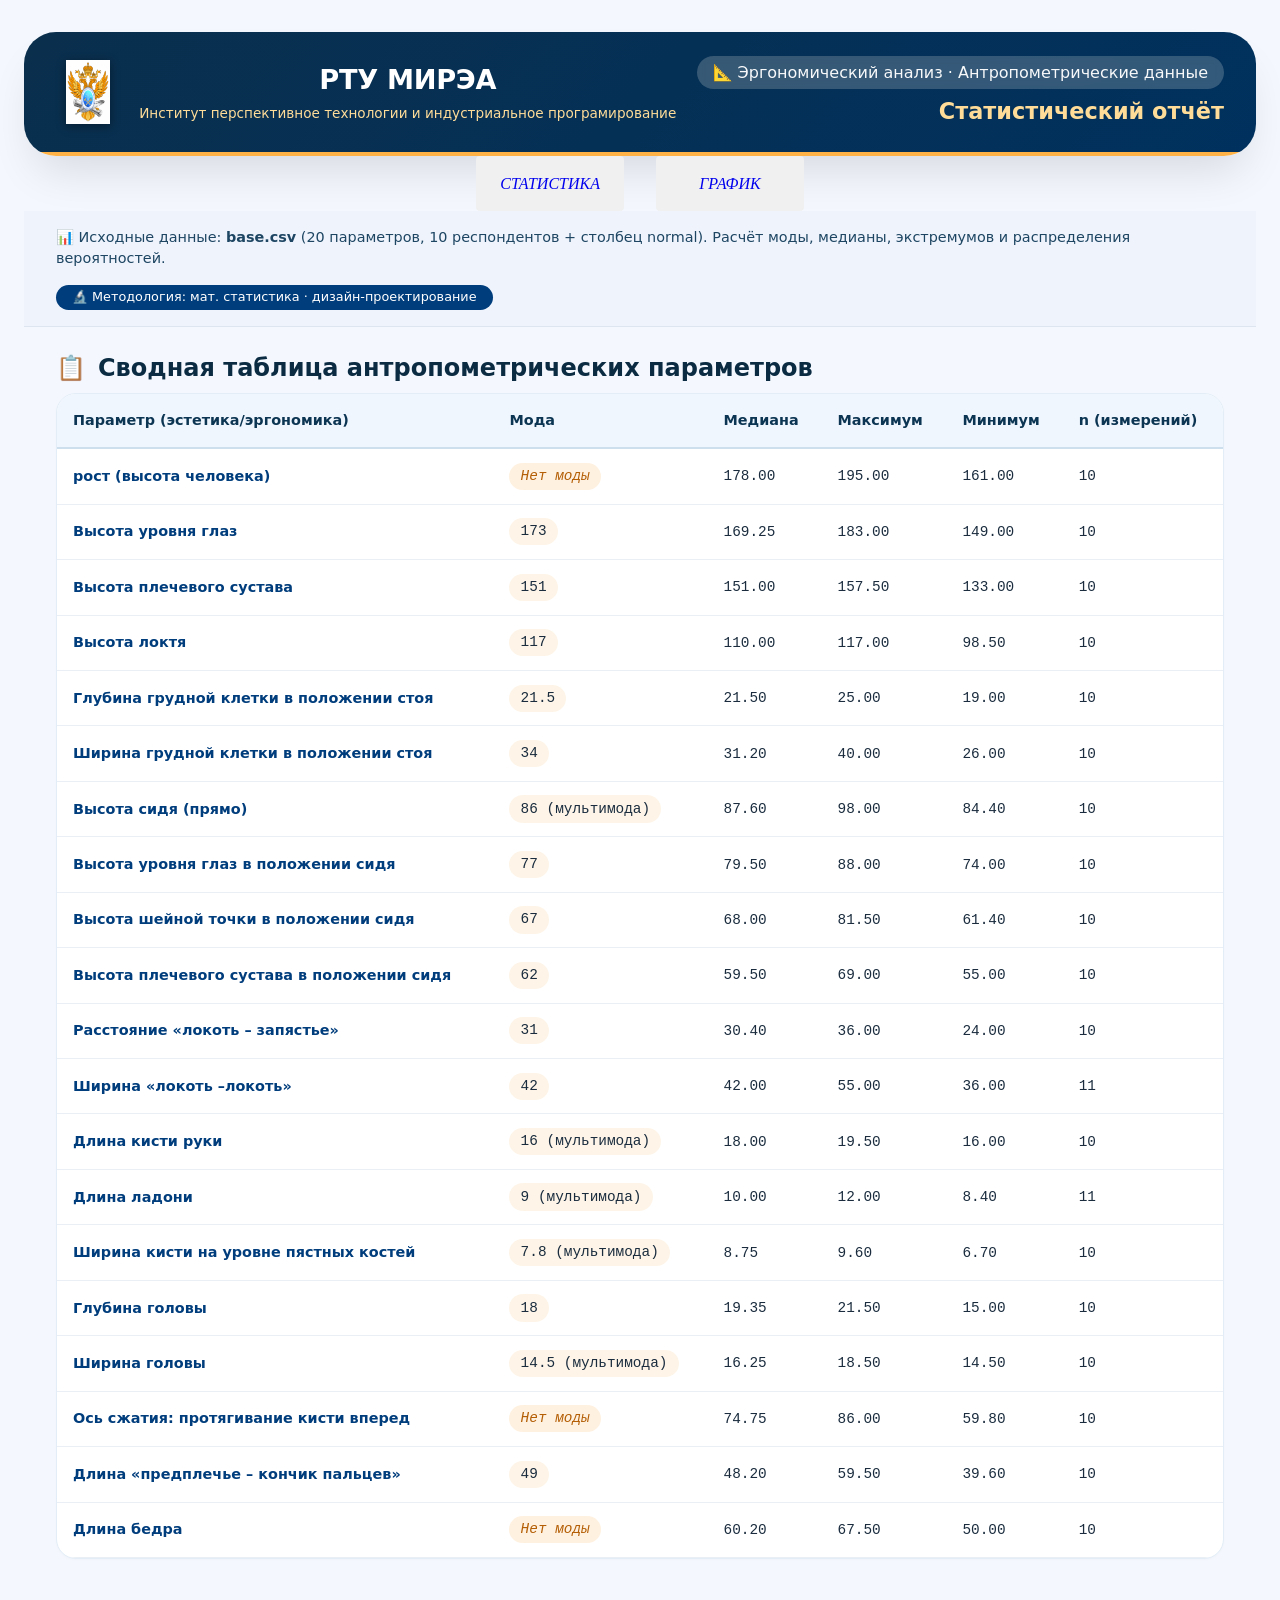
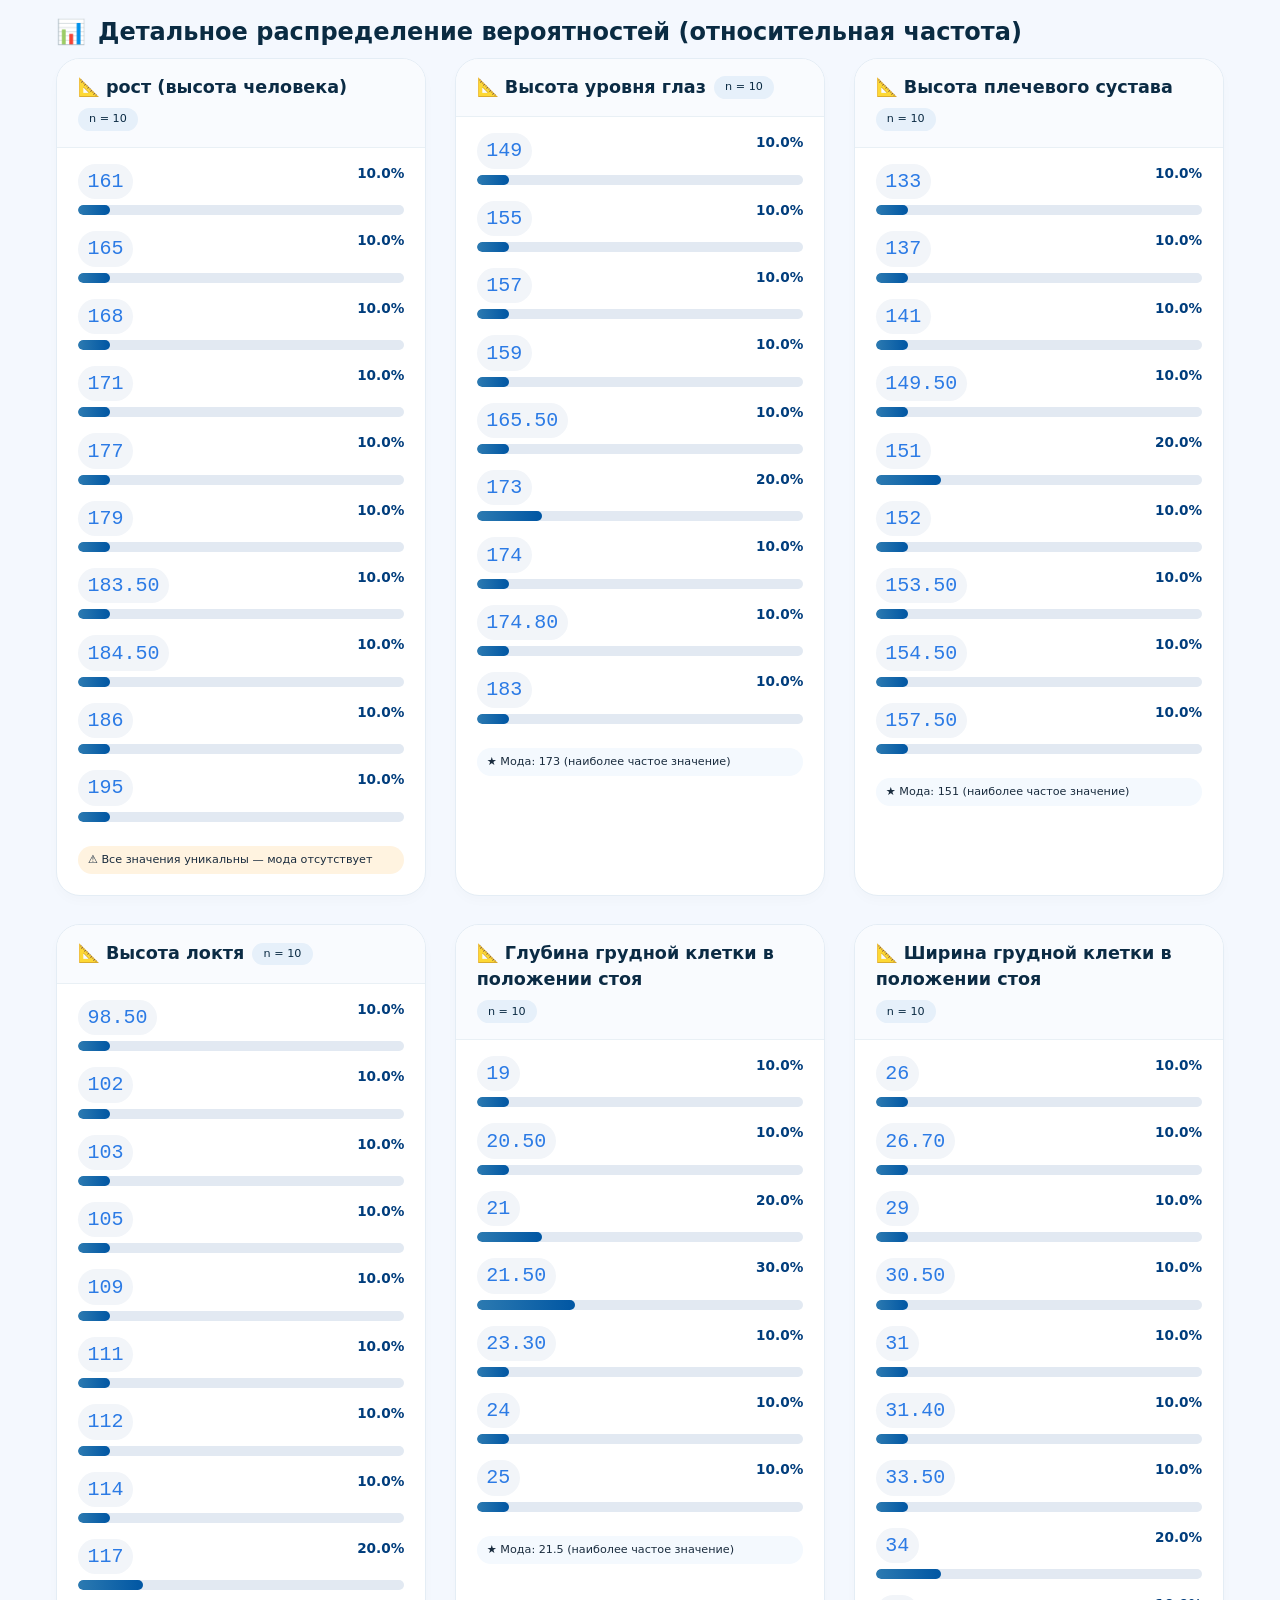
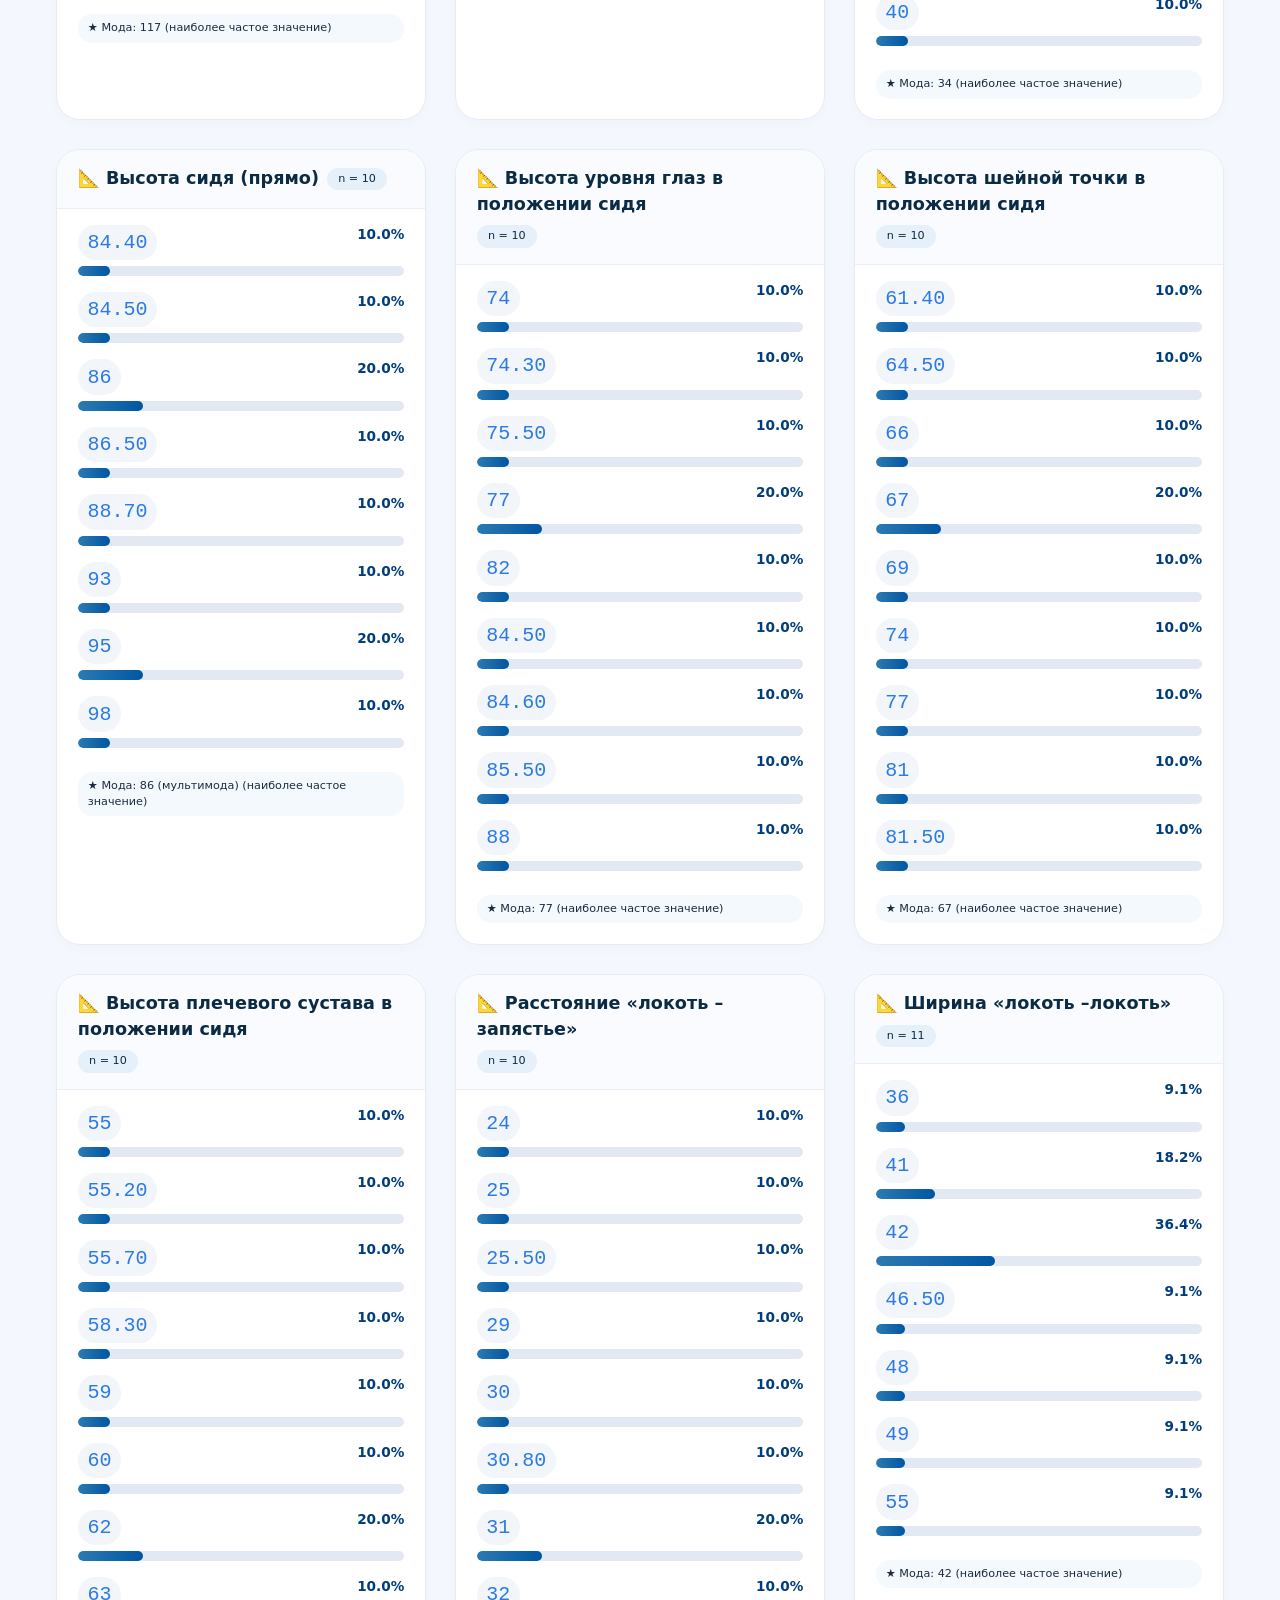
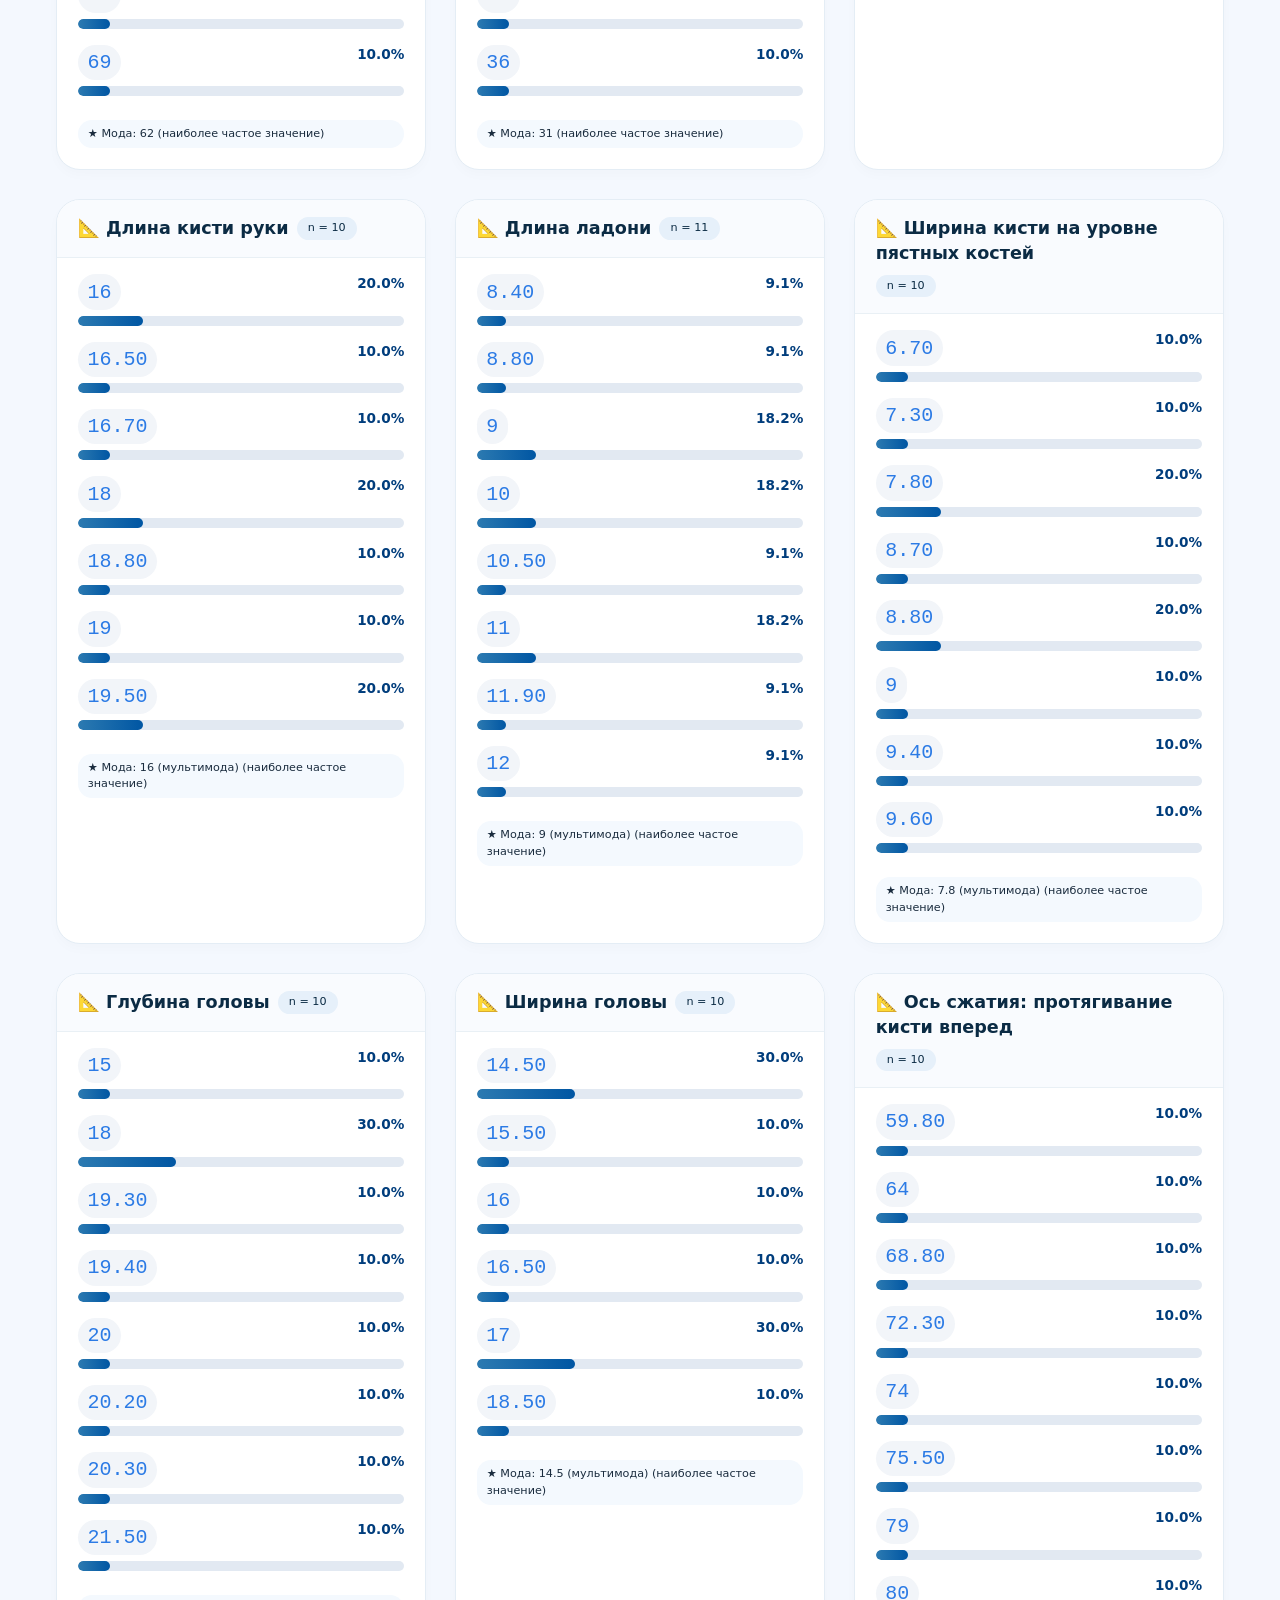
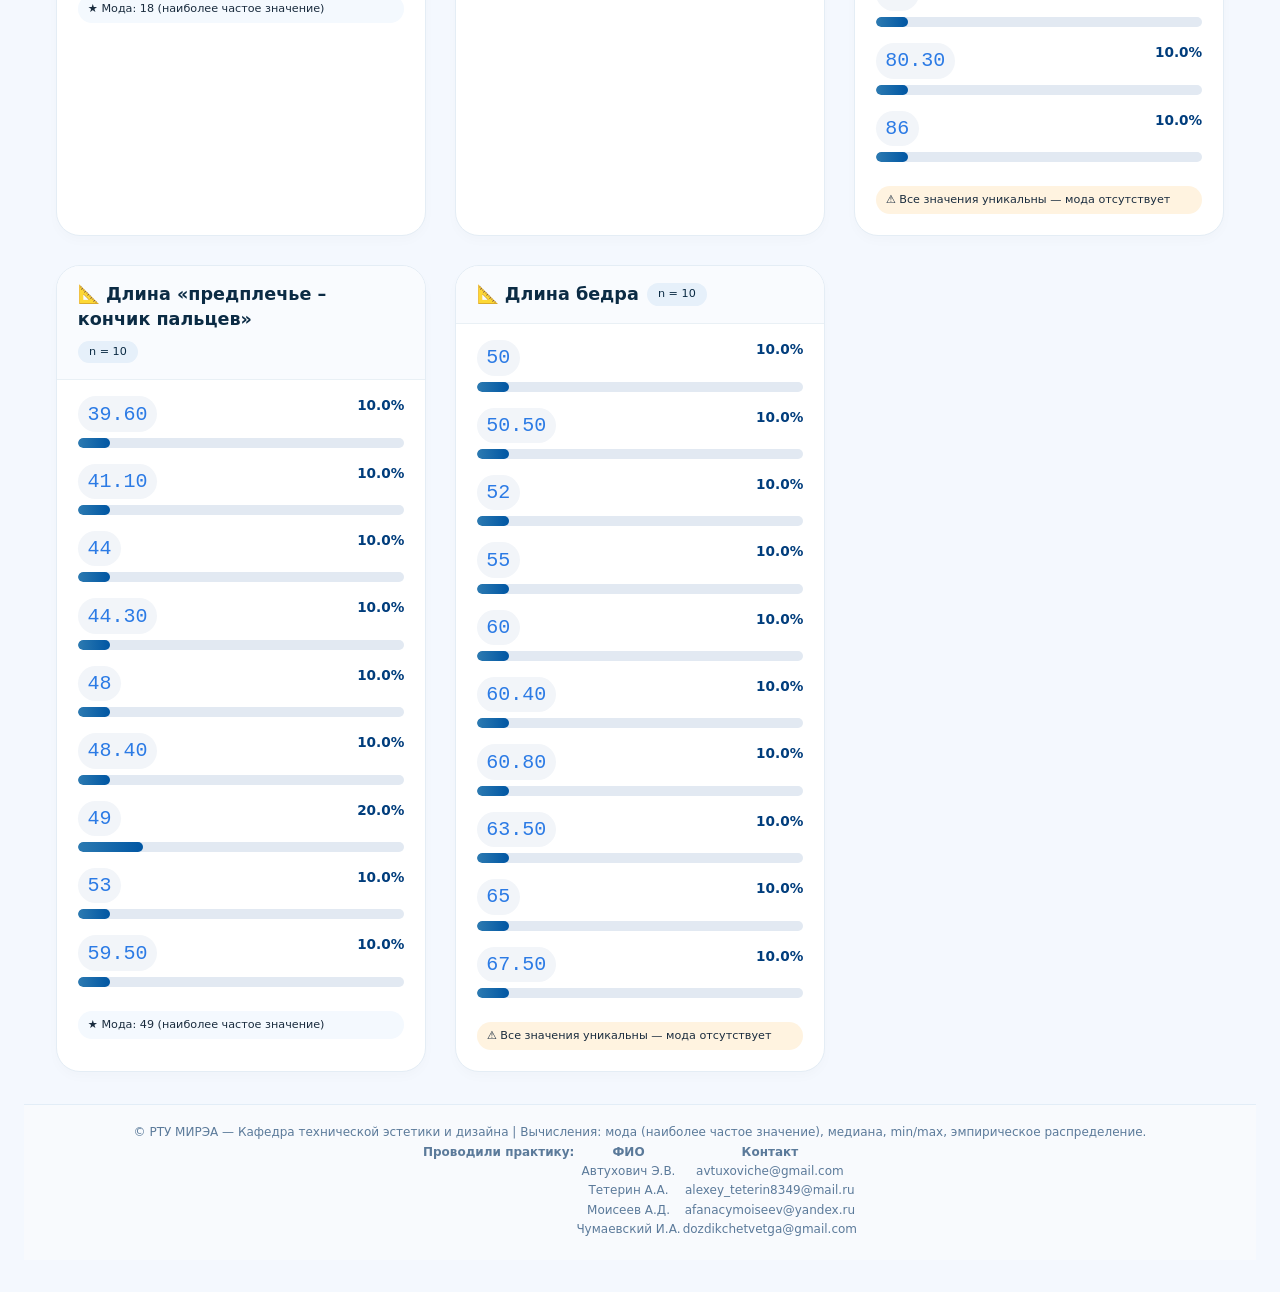
==== index.htm @ 5433f340 "Add files via upload" ====
<!DOCTYPE html>
<html lang="en">
<head>
    <meta charset="UTF-8">
    <meta name="viewport" content="width=device-width, initial-scale=1.0">
    <title>Document</title>
    <link rel="stylesheet" href="./style.css">
    <link rel="shortcut icon" href="logo.jpg" type="image/jpg">

</head>
<body>
    <div class="container">
    <div class="header">
        <div class="logo-area">
            <div class="mirea-logo-svg">
                <div class="mirea-logo-svg">
                    <img class="mirea-logo-jpg" src="./MIREA_Gerb_Colour.jpg" alt="тут должно быть герб РТУ МИРЭА" style="height: 64px; width: 64px; border-radius: 10%;">
                </div>
            </div>
            <div class="logo-text">
                <h1>РТУ МИРЭА</h1>
                <p>Институт перспективное технологии и индустриальное програмирование</p>
            </div>
        </div>
        <div class="title-right">
            <div class="subject">📐 Эргономический анализ · Антропометрические данные</div>
            <h2>Статистический отчёт</h2>        
        </div>
    </div>
    
    </div>
    <div class="main__section">
      <nav class="main__header">
        <a href="https://edgaravtuxovich040405.github.io/statics_report2/" class="main__header__link">статистика</a>
        <a href="./graphics.html" class="main__header__link">ГРАФИК</a>
      </nav>
    </div>

    
    <div class="report-info">
        <span>📊 Исходные данные: <strong>base.csv</strong> (20 параметров, 10 респондентов + столбец normal). Расчёт моды, медианы, экстремумов и распределения вероятностей.</span>
        <span class="badge">🔬 Методология: мат. статистика · дизайн-проектирование</span>
    </div>

    <div class="section-title">
        <span>📋</span> Сводная таблица антропометрических параметров
    </div>
    <div class="table-wrapper">
        <table class="stats-table" id="statsTable">
            <thead>
                <tr><th>Параметр (эстетика/эргономика)</th><th>Мода</th><th>Медиана</th><th>Максимум</th><th>Минимум</th><th>n (измерений)</th></tr>
            </thead>
            <tbody id="tableBody"></tbody>
        </table>
    </div>

    <div class="section-title">
        <span>📊</span> Детальное распределение вероятностей (относительная частота)
    </div>
    <div id="probabilitiesContainer" class="prob-grid"></div>
    <footer>
        © РТУ МИРЭА — Кафедра технической эстетики и дизайна | Вычисления: мода (наиболее частое значение), медиана, min/max, эмпирическое распределение.
        <div class="SNFn">
            <table style="align-items: center; justify-content: center; margin: 0% auto;">
            <tr>
                <th>Проводили практику:</th><th>ФИО</th><th>Контакт</th>
            </tr>
            <tr>
                <td></td><td>Автухович Э.В.</td><td>avtuxoviche@gmail.com</td>
            </tr>
            <tr>
                <td></td><td>Тетерин А.А.</td><td>alexey_teterin8349@mail.ru</td>
            </tr>
            <tr>
                <td></td><td>Моисеев А.Д.</td><td>afanacymoiseev@yandex.ru</td>
            </tr>
            <tr>
                <td></td><td>Чумаевский И.А.</td><td>dozdikchetvetga@gmail.com</td>
            </tr>
        </table>
        </div>
    </footer>
</div>
<script src="./main.js" defer></script>
</body>
</html>
---- style.css ----
* {
    margin: 0;
    padding: 0;
    box-sizing: border-box;
}

body {
    font-family: 'Inter', system-ui, 'Segoe UI', Roboto, 'Helvetica Neue', sans-serif;
    background: #f4f8fe;
    color: #1a2c3e;
    line-height: 1.45;
    padding: 2rem 1.5rem;
    overflow-x: visible;
    min-height: 200vh;
}

h1 {
    text-align: center;
}

.container {
    max-width: 1500px;
    margin: 0 auto;
    background: white;
    border-radius: 2rem;
    box-shadow: 0 25px 45px -12px rgba(0, 0, 0, 0.12);
    overflow: hidden;
    transition: all 0.2s;
}

/* Шапка с логотипом */
.header {
    position: sticky;
    top: 0;
    z-index: 1000;
    background: linear-gradient(135deg, #0a2f4d 0%, #00315e 100%);
    padding: 1.5rem 2rem;
    display: flex;
    flex-wrap: wrap;
    justify-content: space-between;
    align-items: center;
    gap: 1rem;
    border-bottom: 4px solid #ffb347;
    width: 100%; /* явная ширина */
    max-width: 100%; /* ограничение ширины */
    
}

.logo-area {
    display: flex;
    align-items: center;
    gap: 1.2rem;
    flex-wrap: wrap;
}

.mirea-logo-svg {
    width: 64px;
    height: 64px;
    filter: drop-shadow(0 2px 5px rgba(0,0,0,0.2));
}

.logo-text h1 {
    font-size: 1.7rem;
    font-weight: 700;
    letter-spacing: -0.3px;
    color: white;
}

.logo-text p {
    font-size: 0.85rem;
    color: #ffdd99;
    font-weight: 500;
    margin-top: 4px;
}

.title-right {
    text-align: right;
}

.title-right .subject {
    font-size: 1rem;
    font-weight: 500;
    background: rgba(255,255,245,0.2);
    padding: 0.3rem 1rem;
    border-radius: 40px;
    backdrop-filter: blur(4px);
    color: #f8f9fa;
}

.title-right h2 {
    font-size: 1.4rem;
    font-weight: 600;
    color: #ffdd99;
    margin-top: 0.4rem;
}

.main__section {
    width: 80%;
    margin: 0 auto;
    max-width: 1200px; /* Ограничение максимальной ширины */
}

/* Базовые стили для всех ссылок в шапке */
.main__header {
    display: flex;
    flex-wrap: wrap;
    gap: 1rem;
    justify-content: center;
    
}

.main__header a {
    text-decoration: none;
    text-transform: uppercase;
    font-style: italic;
    font-family: 'Times New Roman', serif; /* Добавлен запасной шрифт */
    padding: 1rem;
    display: flex;
    align-items: center;
    justify-content: center;
    text-align: center;
}

/* Конкретные стили для ссылок основного меню */
.main__header__link {
    width: clamp(120px, 15%, 180px); /* Адаптивная ширина */
    margin: 0 0.5rem; /* Горизонтальные отступы */
    background: #f0f0f0;
    border-radius: 4px;
    transition: background 0.3s;
}

.main__header__link:hover {
    background: #e0e0e0;
}

/* Стили для дополнительных ссылок */
.main__header .link_a {
    width: clamp(80px, 10%, 120px);
    margin: 0.5rem;
}

#charts-container {
    display: grid;
    grid-template-columns: repeat(auto-fill, minmax(250px, 1fr));
    gap: 50px;
    width: 95%;
    margin-top: 20px;
}

.card {
    background: white;
    border-radius: 12px;
    padding: 15px;
    box-shadow: 0 4px 10px rgba(0,0,0,0.1);
    transition: 0.6s;
    width: 100%;
}

.card:hover {
    transform: translateY(-5px);
}

.prob-card {
    background: white;
    border-radius: 1.5rem;
    border: 1px solid #e4edf5;
    transition: all 0.2s;
    box-shadow: 0 5px 12px rgba(0,0,0,0.02);
    overflow: hidden;
}

.prob-card:hover {
    border-color: #cbdde9;
    box-shadow: 0 12px 22px -12px rgba(0, 61, 124, 0.15);
    transform: translateY(-2px);
}

.title {
    font-weight: bold;
    margin-bottom: 10px;
}

.value {
    font-size: 20px;
    color: #2c7be5;
}

img {
    padding: 0 10px;
    width: 95%;
}

.report-info {
    background: #eef3fc;
    padding: 1rem 2rem;
    border-bottom: 1px solid #dce5f0;
    font-size: 0.9rem;
    color: #1e4663;
    display: flex;
    flex-wrap: wrap;
    justify-content: space-between;
    align-items: baseline;
    gap: 1rem;
}

.badge {
    background: #003d7c;
    color: white;
    border-radius: 30px;
    padding: 0.2rem 1rem;
    font-size: 0.8rem;
    font-weight: 500;
}

.section-title {
    font-size: 1.5rem;
    font-weight: 600;
    margin: 0 0 0.5rem 0;
    padding: 1.5rem 2rem 0 2rem;
    color: #0a2b42;
    display: flex;
    align-items: center;
    gap: 12px;
}

.table-wrapper {
    overflow-x: auto;
    margin: 0 2rem 2rem 2rem;
    border-radius: 20px;
    border: 1px solid #e2edf7;
    background: white;
    box-shadow: 0 1px 3px rgba(0,0,0,0.02);
}

.stats-table {
    width: 100%;
    border-collapse: collapse;
    font-size: 0.9rem;
    min-width: 750px;
}

.stats-table th {
    background: #f0f6fe;
    color: #0b3552;
    font-weight: 600;
    padding: 1rem 1rem;
    text-align: left;
    border-bottom: 2px solid #cddfed;
}

.stats-table td {
    padding: 0.85rem 1rem;
    border-bottom: 1px solid #e9eff5;
    vertical-align: middle;
}

.stats-table tr:hover td {
    background-color: #fafcff;
}

.param-name {
    font-weight: 600;
    color: #003d7c;
}

.mode-cell {
    font-family: 'JetBrains Mono', monospace;
    font-weight: 500;
    background: #fef5e8;
    border-radius: 24px;
    padding: 0.2rem 0.7rem;
    display: inline-block;
}

.numeric {
    font-family: 'JetBrains Mono', monospace;
    font-weight: 500;
}

.no-mode {
    background: #fff1e0;
    color: #b45f06;
    font-style: italic;
}

.prob-grid {
    display: grid;
    grid-template-columns: repeat(auto-fill, minmax(360px, 2fr));
    gap: 1.8rem;
    padding: 0 2rem 2rem 2rem;
}

.card-header {
    background: #f9fbfe;
    padding: 1rem 1.3rem;
    border-bottom: 1px solid #e9f0f5;
}

.card-header h3 {
    font-size: 1.1rem;
    font-weight: 600;
    color: #0b2b44;
    display: flex;
    align-items: center;
    gap: 0.5rem;
    flex-wrap: wrap;
}

.sample-size {
    font-size: 0.7rem;
    background: #e6f0fa;
    padding: 0.2rem 0.7rem;
    border-radius: 40px;
    font-weight: normal;
}

.prob-list {
    padding: 1rem 1.3rem 1.3rem;
    display: flex;
    flex-direction: column;
    gap: 1rem;
}

.prob-item {
    display: flex;
    flex-direction: column;
    gap: 6px;
}

.value-label {
    display: flex;
    justify-content: space-between;
    font-size: 0.85rem;
    font-weight: 500;
}

.value {
    font-family: monospace;
    background: #f2f5f9;
    padding: 0.2rem 0.6rem;
    border-radius: 20px;
}

.percent {
    color: #003d7c;
    font-weight: 600;
}

.progress-bar-bg {
    background: #e2e9f2;
    border-radius: 20px;
    height: 10px;
    overflow: hidden;
}

.progress-fill {
    background: linear-gradient(90deg, #2c7ab1, #0056a3);
    width: 0%;
    height: 100%;
    border-radius: 20px;
    transition: width 0.4s cubic-bezier(0.2, 0.9, 0.4, 1.1);
}

footer {
    background: #f8fafd;
    border-top: 1px solid #e2edf7;
    padding: 1.2rem 2rem;
    text-align: center;
    font-size: 0.75rem;
    color: #5b7a9a;
}

/* Адаптивные стили */
@media (max-width: 750px) {
    body {
        padding: 1rem;
    }
    .header {
        flex-direction: column;
        text-align: center;
    }
    .title-right {
        text-align: center;
    }
    .section-title {
        padding: 1rem 1.2rem 0 1.2rem;
    }
    .table-wrapper {
        margin: 0 1rem 1.5rem 1rem;
    }
    .prob-grid {
        padding: 0 1rem 1.5rem 1rem;
    }
}
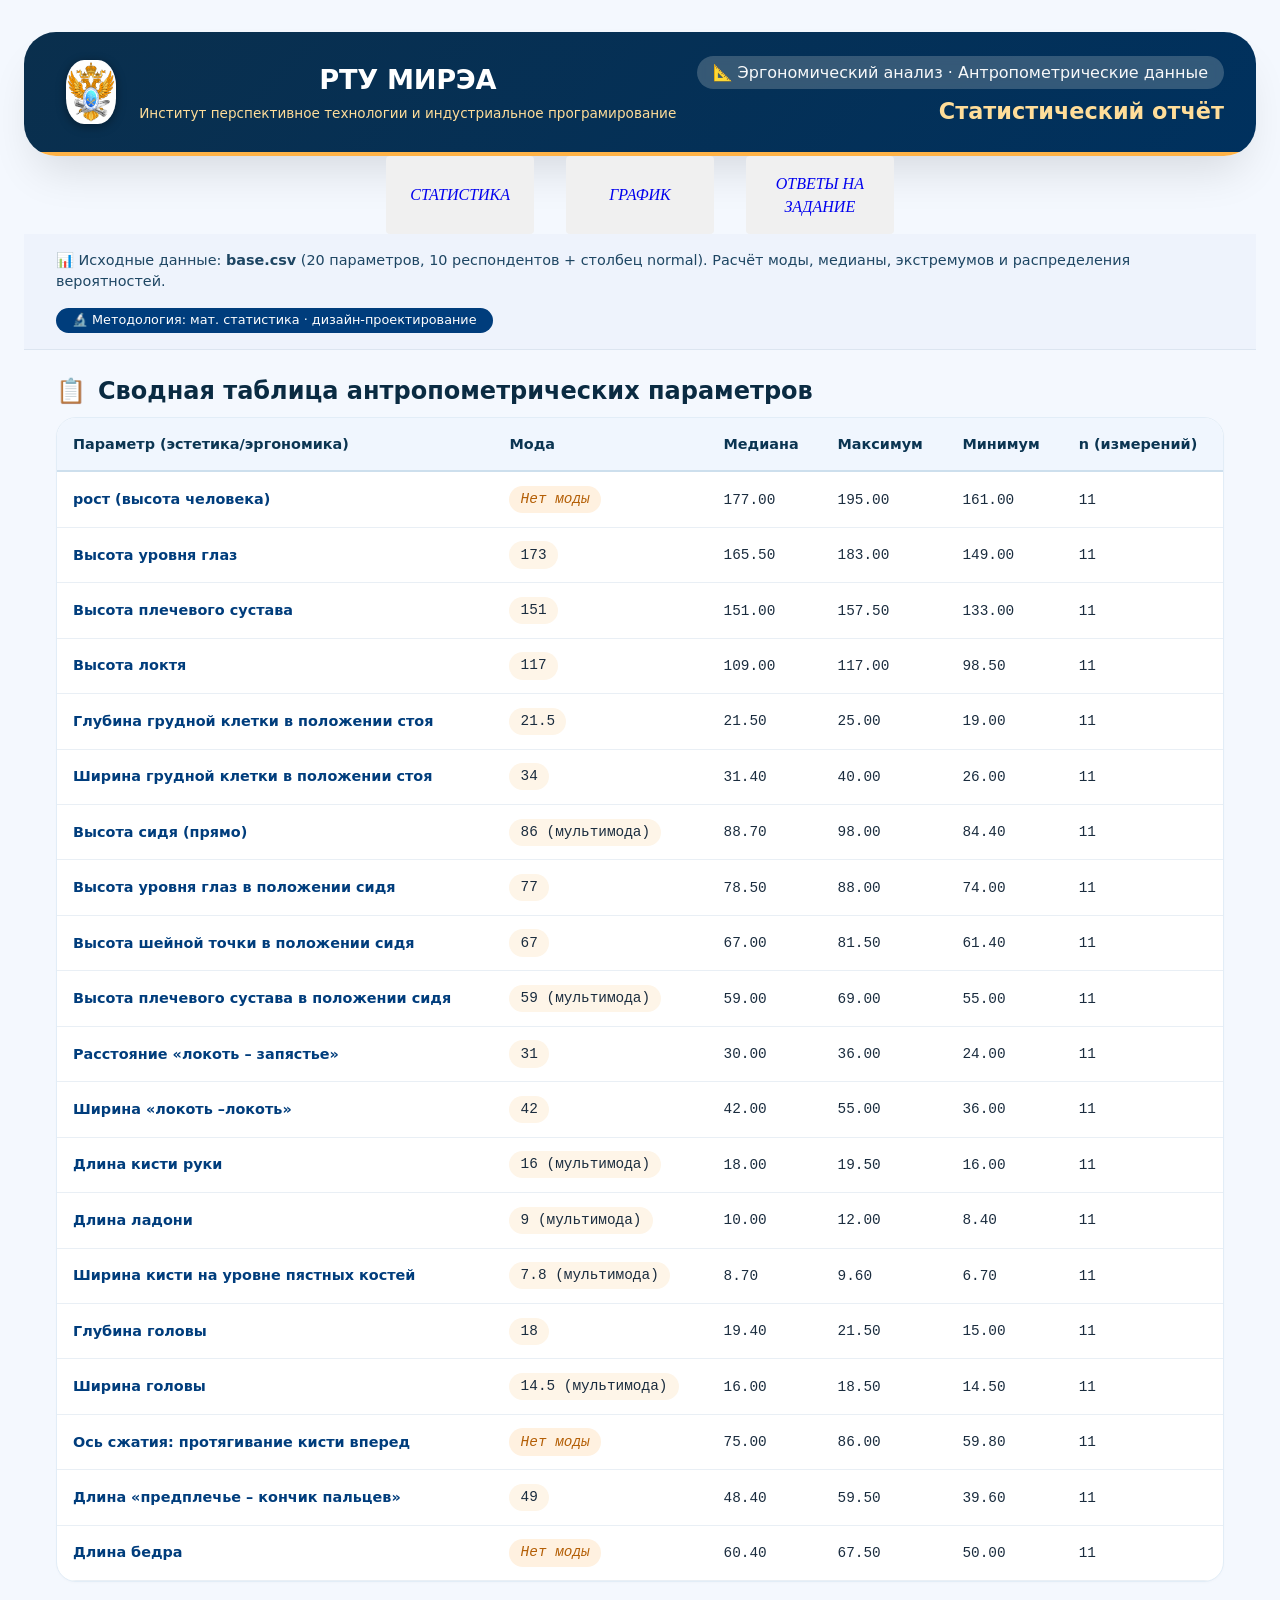
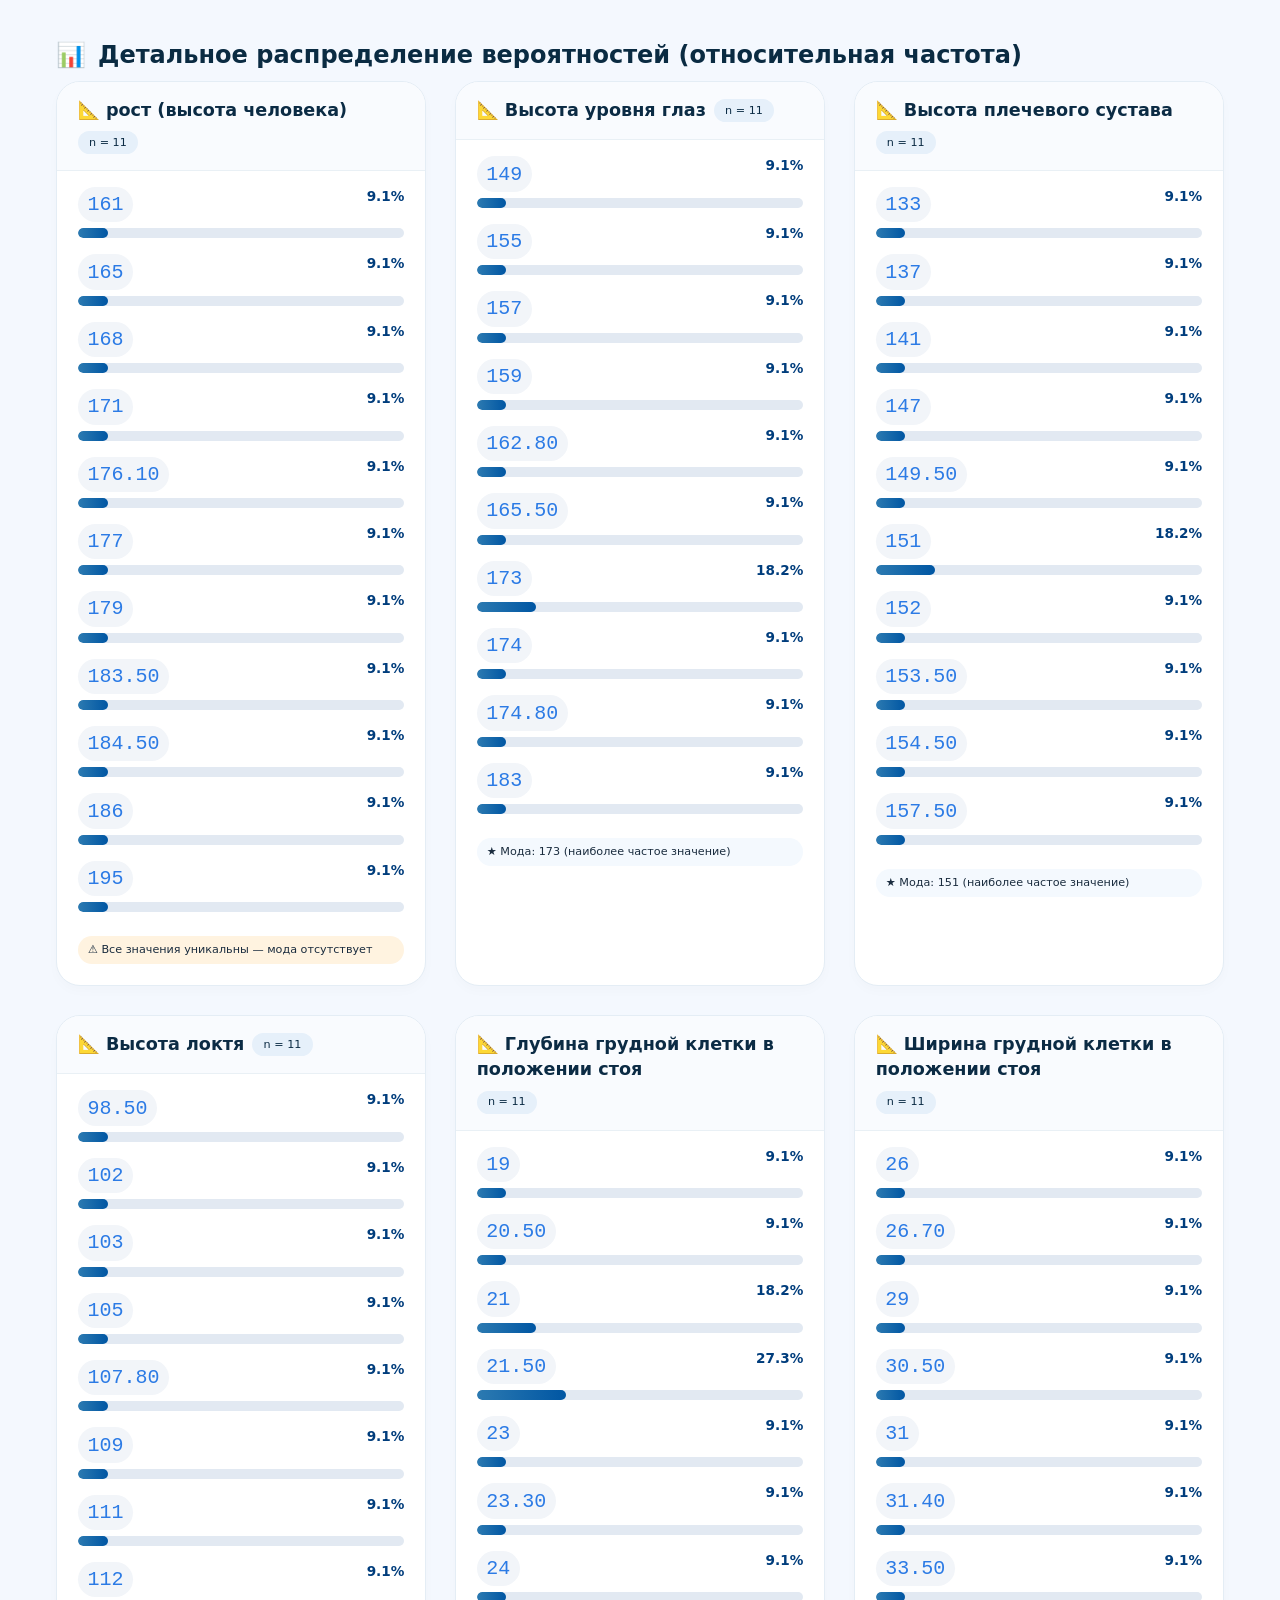
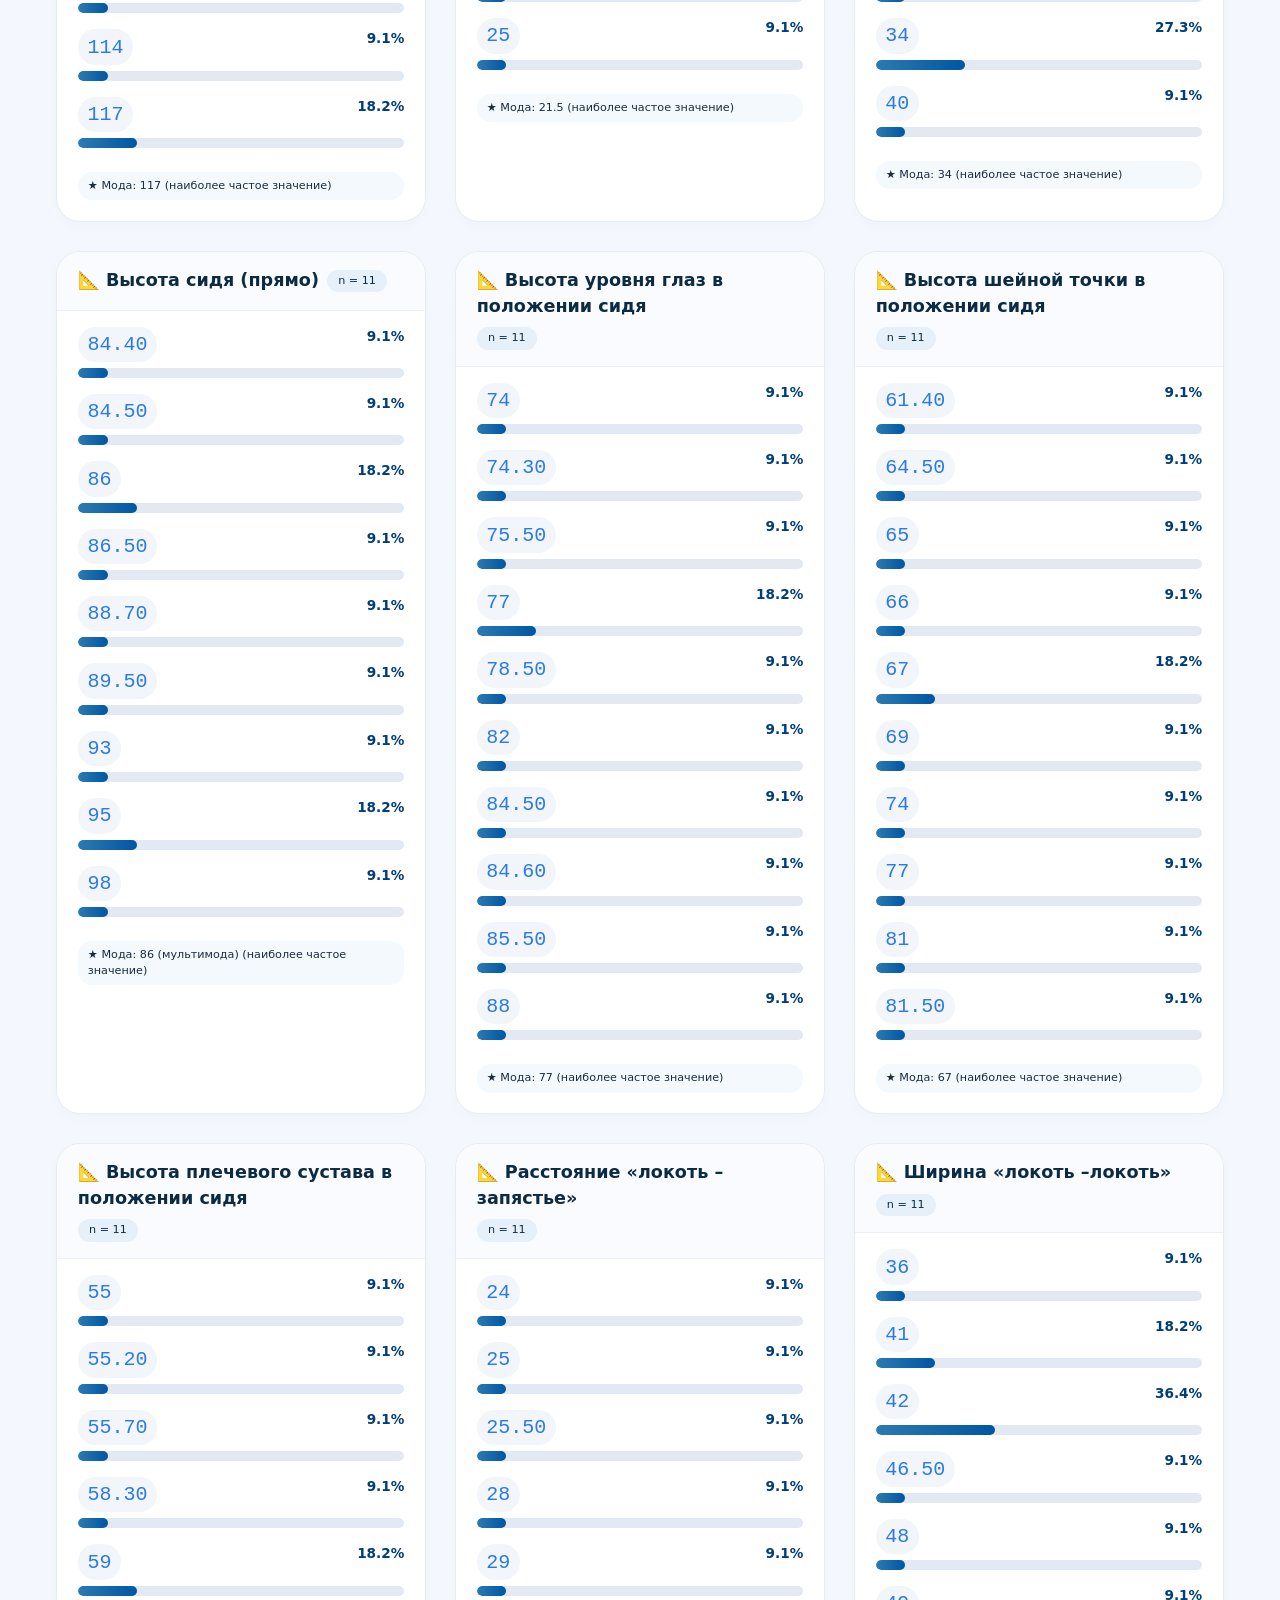
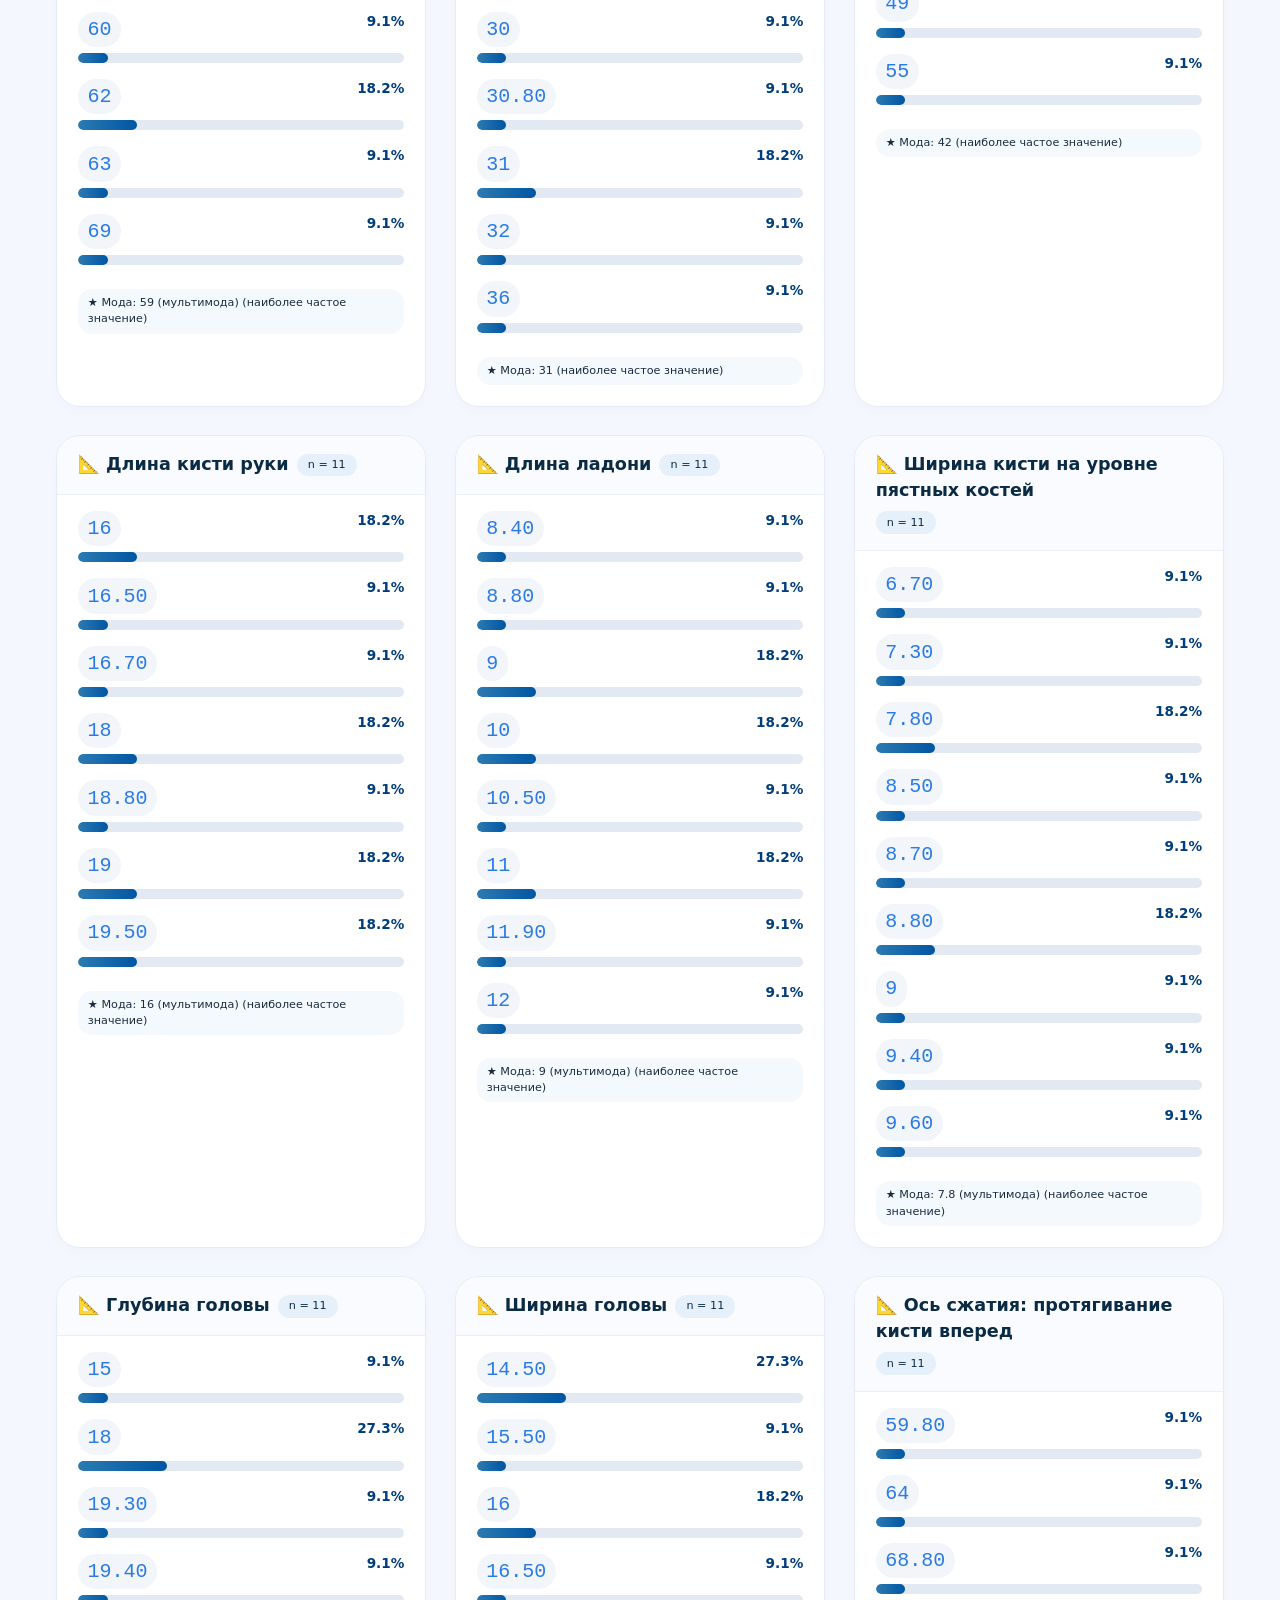
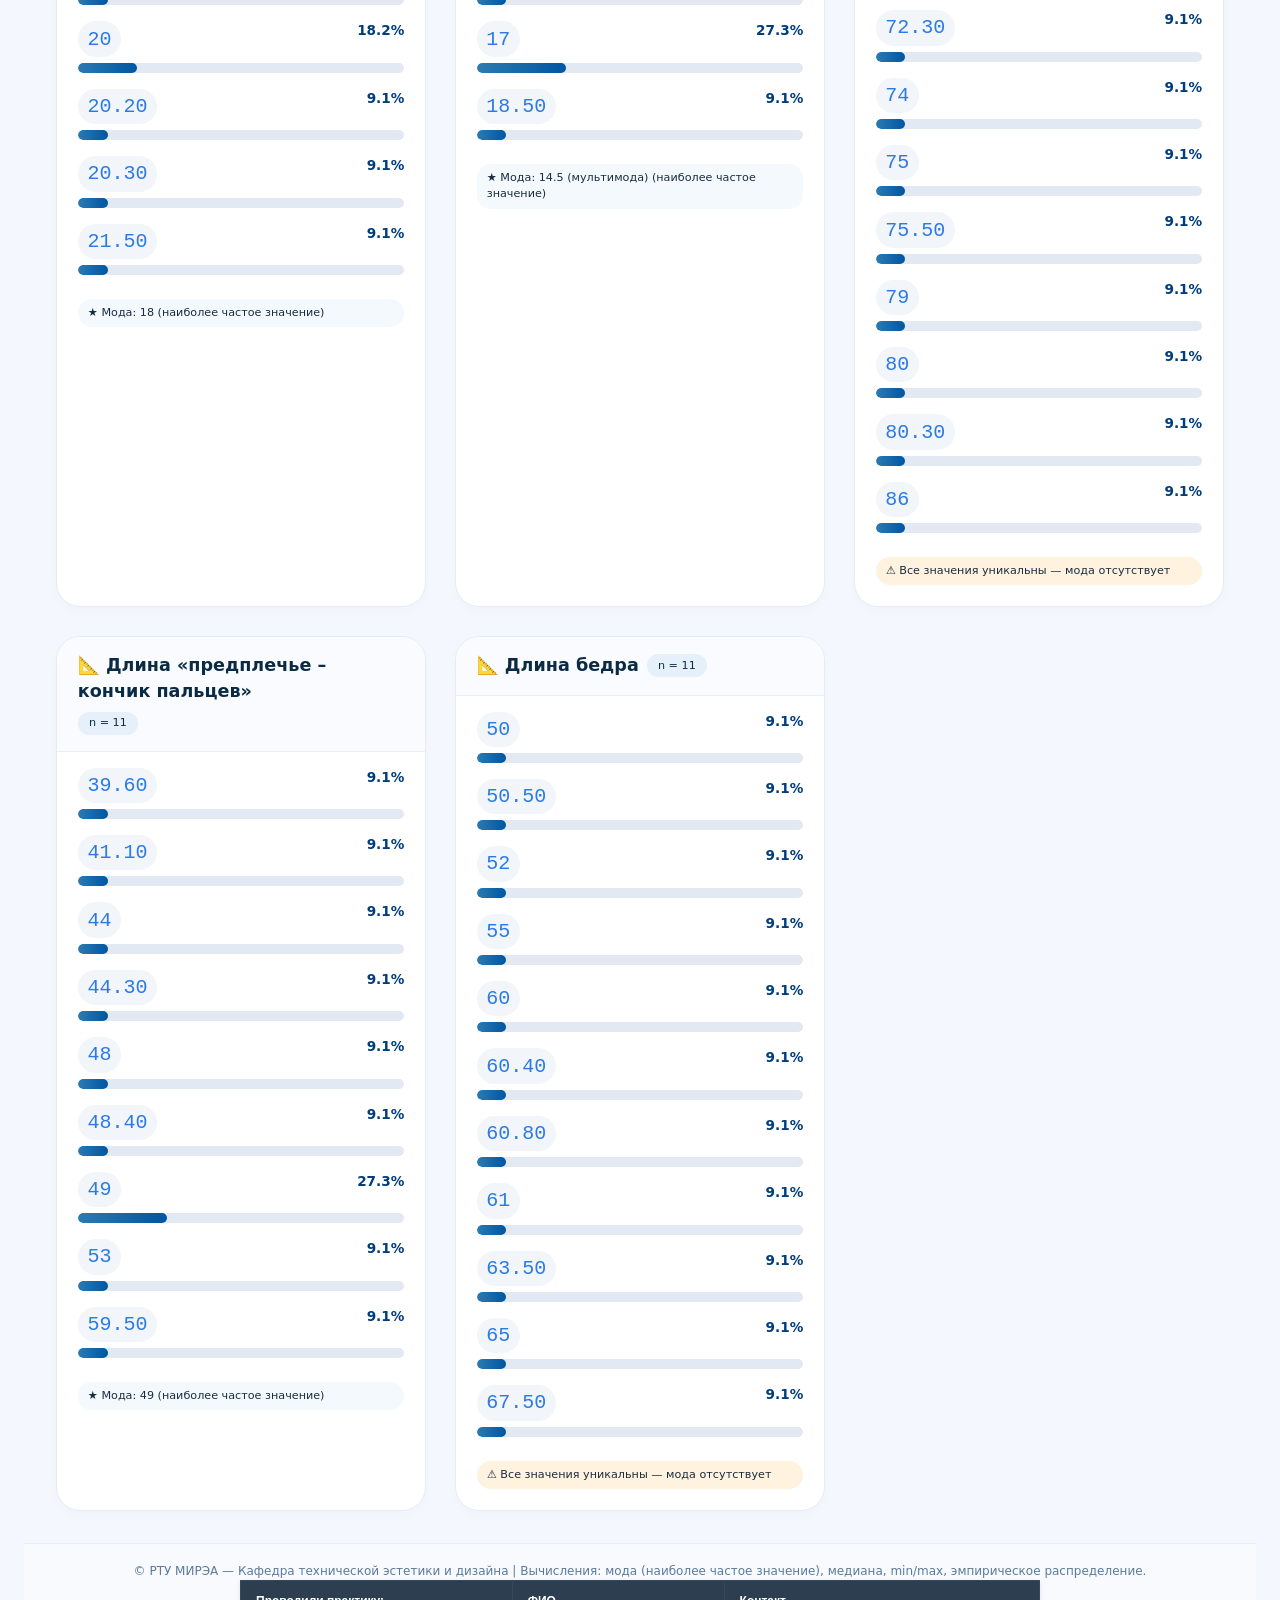
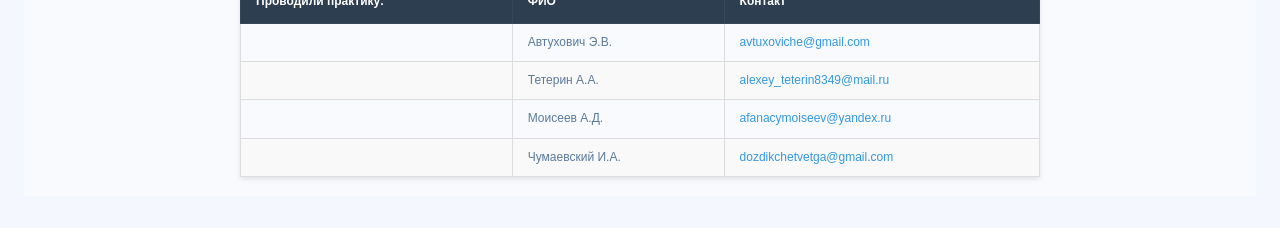
==== commit 97a26474: "Add files via upload" ====
--- a/index.htm
+++ b/index.htm
@@ -14,7 +14,7 @@
         <div class="logo-area">
             <div class="mirea-logo-svg">
                 <div class="mirea-logo-svg">
-                    <img class="mirea-logo-jpg" src="./MIREA_Gerb_Colour.jpg" alt="тут должно быть герб РТУ МИРЭА" style="height: 64px; width: 64px; border-radius: 10%;">
+                    <img class="mirea-logo-jpg" src="./MIREA_Gerb_Colour.jpg" alt="тут должно быть герб РТУ МИРЭА">
                 </div>
             </div>
             <div class="logo-text">
@@ -31,8 +31,9 @@
     </div>
     <div class="main__section">
       <nav class="main__header">
-        <a href="https://edgaravtuxovich040405.github.io/statics_report2/" class="main__header__link">статистика</a>
+        <a href="./index.htm" class="main__header__link">статистика</a>
         <a href="./graphics.html" class="main__header__link">ГРАФИК</a>
+        <a href="./exercase.html" class="main__header__link">ответы на задание</a>
       </nav>
     </div>
 
@@ -58,28 +59,43 @@
         <span>📊</span> Детальное распределение вероятностей (относительная частота)
     </div>
     <div id="probabilitiesContainer" class="prob-grid"></div>
-    <footer>
+        <footer>
         © РТУ МИРЭА — Кафедра технической эстетики и дизайна | Вычисления: мода (наиболее частое значение), медиана, min/max, эмпирическое распределение.
-        <div class="SNFn">
-            <table style="align-items: center; justify-content: center; margin: 0% auto;">
-            <tr>
-                <th>Проводили практику:</th><th>ФИО</th><th>Контакт</th>
-            </tr>
-            <tr>
-                <td></td><td>Автухович Э.В.</td><td>avtuxoviche@gmail.com</td>
-            </tr>
-            <tr>
-                <td></td><td>Тетерин А.А.</td><td>alexey_teterin8349@mail.ru</td>
-            </tr>
-            <tr>
-                <td></td><td>Моисеев А.Д.</td><td>afanacymoiseev@yandex.ru</td>
-            </tr>
-            <tr>
-                <td></td><td>Чумаевский И.А.</td><td>dozdikchetvetga@gmail.com</td>
-            </tr>
-        </table>
-        </div>
-    </footer>
+        <div class="SNFn contact-table-container">
+  <table class="footer_table">
+    <thead>
+      <tr>
+        <th>Проводили практику:</th>
+        <th>ФИО</th>
+        <th>Контакт</th>
+      </tr>
+    </thead>
+    <tbody>
+      <tr>
+        <td></td>
+        <td>Автухович Э.В.</td>
+        <td><a href="mailto:avtuxoviche@gmail.com">avtuxoviche@gmail.com</a></td>
+      </tr>
+      <tr>
+        <td></td>
+        <td>Тетерин А.А.</td>
+        <td><a href="mailto:alexey_teterin8349@mail.ru">alexey_teterin8349@mail.ru</a></td>
+      </tr>
+      <tr>
+        <td></td>
+        <td>Моисеев А.Д.</td>
+        <td><a href="mailto:afanacymoiseev@yandex.ru">afanacymoiseev@yandex.ru</a></td>
+      </tr>
+      <tr>
+        <td></td>
+        <td>Чумаевский И.А.</td>
+        <td><a href="mailto:dozdikchetvetga@gmail.com">dozdikchetvetga@gmail.com</a></td>
+      </tr>
+    </tbody>
+  </table>
+</div>
+
+</footer>
 </div>
 <script src="./main.js" defer></script>
 </body>
--- a/style.css
+++ b/style.css
@@ -58,6 +58,11 @@
     height: 64px;
     filter: drop-shadow(0 2px 5px rgba(0,0,0,0.2));
 }
+.mirea-logo-jpg{
+    width: 70px;
+    height: 64px;
+    border-radius: 40%
+}
 
 .logo-text h1 {
     font-size: 1.7rem;
@@ -362,6 +367,62 @@
     transition: width 0.4s cubic-bezier(0.2, 0.9, 0.4, 1.1);
 }
 
+.contact-table-container .footer_table {
+  margin: 0 auto;
+  border-collapse: collapse;
+  width: 90%;
+  max-width: 800px;
+  font-family: Arial, sans-serif;
+  box-shadow: 0 2px 5px rgba(0, 0, 0, 0.1);
+}
+
+.contact-table-container .footer_table thead th {
+  background-color: #2c3e50;
+  color: white;
+  padding: 12px 15px;
+  text-align: left;
+  font-weight: bold;
+  border: 1px solid #34495e;
+}
+
+.contact-table-container .footer_table tbody td {
+  padding: 10px 15px;
+  border: 1px solid #ddd;
+  text-align: left;
+}
+
+.contact-table-container .footer_table tbody tr:nth-child(even) {
+  background-color: #f9f9f9;
+}
+
+.contact-table-container .footer_table tbody tr:hover {
+  background-color: #f1f1f1;
+}
+
+.contact-table-container a {
+  color: #3498db;
+  text-decoration: none;
+  transition: color 0.3s ease;
+}
+
+.contact-table-container a:hover {
+  color: #2980b9;
+  text-decoration: underline;
+}
+
+/* Адаптивность для мобильных устройств */
+@media (max-width: 600px) {
+  .contact-table-container .footer_table {
+    width: 100%;
+    font-size: 14px;
+  }
+  .contact-table-container .footer_table th,
+  .contact-table-container .footer_table td {
+    padding: 8px 10px;
+  }
+}
+
+/* Подвал отчёта */
 footer {
     background: #f8fafd;
     border-top: 1px solid #e2edf7;
